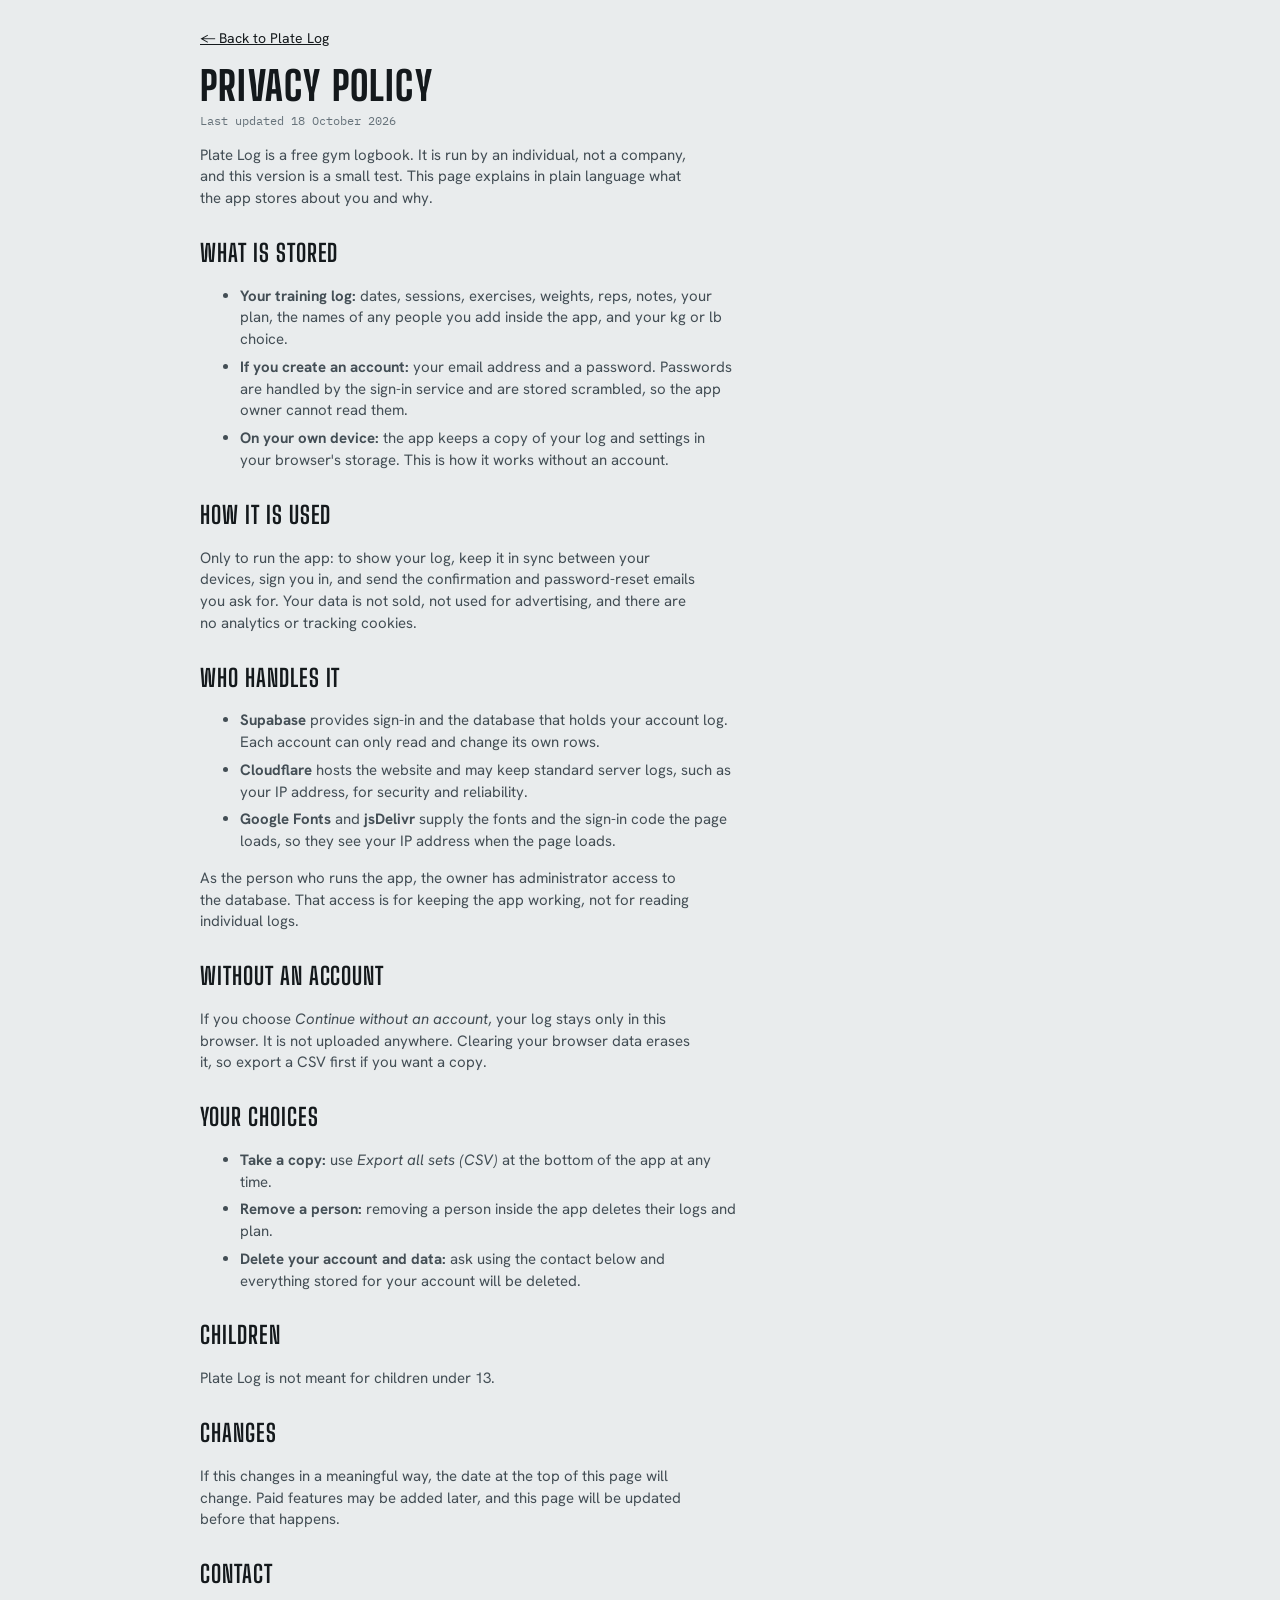
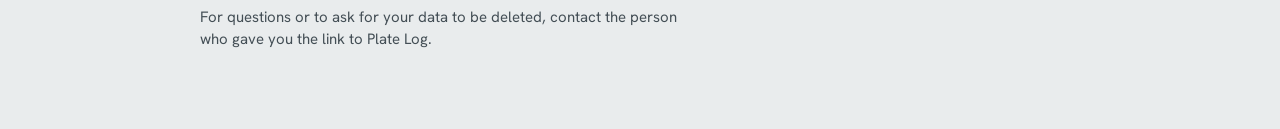
==== site/privacy.html @ ede9a2f8 "Add kg/lb unit switch, top-right account menu, phone stacking, Guide tab and privacy page Co-Authore" ====
<!doctype html>
<html lang="en">
<head>
<meta charset="utf-8">
<meta name="viewport" content="width=device-width,initial-scale=1,viewport-fit=cover">
<title>Privacy policy · Plate Log</title>
<meta name="color-scheme" content="light dark">
<meta name="theme-color" content="#14191C">
<link rel="icon" href="icon-192.png">
<link rel="preconnect" href="https://fonts.googleapis.com">
<link rel="preconnect" href="https://fonts.gstatic.com" crossorigin>
<link href="https://fonts.googleapis.com/css2?family=Big+Shoulders+Display:wght@700;800&family=Hanken+Grotesk:wght@400;500;600;700&family=IBM+Plex+Mono:wght@400;500&display=swap" rel="stylesheet">
<link rel="stylesheet" href="styles/base.css">
<style>
  .legal h1{font-size:40px}
  .legal h2{font-family:var(--f-display);font-weight:700;font-size:24px;letter-spacing:.04em;text-transform:uppercase;margin:26px 0 6px}
  .legal p,.legal li{color:var(--ink2);max-width:62ch}
  .legal li{margin:6px 0}
  .legal a{color:var(--ink);text-decoration:underline}
  .legal .back{display:inline-block;margin-bottom:18px;font-size:14px}
  .legal .upd{font-family:var(--f-mono);font-size:12px;color:var(--muted);margin:6px 0 0}
</style>
</head>
<body>
<main class="wrap legal">
  <a class="back" href="./">← Back to Plate Log</a>
  <h1>Privacy policy</h1>
  <p class="upd">Last updated 18 October 2026</p>

  <p>Plate Log is a free gym logbook. It is run by an individual, not a company, and this version is a small test. This page explains in plain language what the app stores about you and why.</p>

  <h2>What is stored</h2>
  <ul>
    <li><b>Your training log:</b> dates, sessions, exercises, weights, reps, notes, your plan, the names of any people you add inside the app, and your kg or lb choice.</li>
    <li><b>If you create an account:</b> your email address and a password. Passwords are handled by the sign-in service and are stored scrambled, so the app owner cannot read them.</li>
    <li><b>On your own device:</b> the app keeps a copy of your log and settings in your browser's storage. This is how it works without an account.</li>
  </ul>

  <h2>How it is used</h2>
  <p>Only to run the app: to show your log, keep it in sync between your devices, sign you in, and send the confirmation and password-reset emails you ask for. Your data is not sold, not used for advertising, and there are no analytics or tracking cookies.</p>

  <h2>Who handles it</h2>
  <ul>
    <li><b>Supabase</b> provides sign-in and the database that holds your account log. Each account can only read and change its own rows.</li>
    <li><b>Cloudflare</b> hosts the website and may keep standard server logs, such as your IP address, for security and reliability.</li>
    <li><b>Google Fonts</b> and <b>jsDelivr</b> supply the fonts and the sign-in code the page loads, so they see your IP address when the page loads.</li>
  </ul>
  <p>As the person who runs the app, the owner has administrator access to the database. That access is for keeping the app working, not for reading individual logs.</p>

  <h2>Without an account</h2>
  <p>If you choose <i>Continue without an account</i>, your log stays only in this browser. It is not uploaded anywhere. Clearing your browser data erases it, so export a CSV first if you want a copy.</p>

  <h2>Your choices</h2>
  <ul>
    <li><b>Take a copy:</b> use <i>Export all sets (CSV)</i> at the bottom of the app at any time.</li>
    <li><b>Remove a person:</b> removing a person inside the app deletes their logs and plan.</li>
    <li><b>Delete your account and data:</b> ask using the contact below and everything stored for your account will be deleted.</li>
  </ul>

  <h2>Children</h2>
  <p>Plate Log is not meant for children under 13.</p>

  <h2>Changes</h2>
  <p>If this changes in a meaningful way, the date at the top of this page will change. Paid features may be added later, and this page will be updated before that happens.</p>

  <h2>Contact</h2>
  <p id="contact">For questions or to ask for your data to be deleted, contact the person who gave you the link to Plate Log.</p>
</main>
<script src="config.js"></script>
<script>
(function(){
  var c=window.PLATELOG_CONFIG||{},m=String(c.CONTACT_EMAIL||'');
  if(/^[^\s@<>"']+@[^\s@<>"']+\.[^\s@<>"']+$/.test(m)){
    var p=document.getElementById('contact');
    p.textContent='For questions or to ask for your data to be deleted, email ';
    var a=document.createElement('a');a.href='mailto:'+m;a.textContent=m;p.appendChild(a);p.appendChild(document.createTextNode('.'));
  }
})();
</script>
</body>
</html>
---- site/styles/base.css ----
/* Plate Log: tokens, layout, header, tabs, shared controls. See docs/ARCHITECTURE.md for the file map. */
/* Layout: one column training logbook. Each split is identified by an Olympic plate colour
   (red 25, blue 20, yellow 15, green 10) and the same colours carry through every chart. */
:root{
  --bg:#E9ECED; --surface:#F7F8F8; --input:#FFFFFF;
  --ink:#14191C; --ink2:#434E55; --muted:#66727A;
  --line:#CFD5D8; --line2:#E0E4E6;
  --c-upperA:#D23B30; --c-lowerA:#2A5FC1; --c-upperB:#C98E00; --c-extra:#7C4DBA; --c-lowerB:#2F8F4E; --c-day6:#1B8A9C;
  --ok:#2F7D4B; --warn-bg:#FBF1D6; --warn-ink:#5A4300;
  --f-display:'Big Shoulders Display','Arial Narrow',Impact,sans-serif;
  --f-body:'Hanken Grotesk',system-ui,-apple-system,'Segoe UI',sans-serif;
  --f-mono:'IBM Plex Mono',ui-monospace,Menlo,Consolas,monospace;
}
@media (prefers-color-scheme: dark){
  :root:not([data-theme="light"]){
    --bg:#101417; --surface:#181E22; --input:#0E1316;
    --ink:#E8ECEE; --ink2:#B4BEC4; --muted:#8B969D;
    --line:#2D373D; --line2:#232C31;
    --c-upperA:#E0574B; --c-lowerA:#5A86E0; --c-upperB:#B98614; --c-extra:#9D74D6; --c-lowerB:#3FA962; --c-day6:#3AAFC2;
    --ok:#5CC17D; --warn-bg:#2B2410; --warn-ink:#EBCB7A;
    color-scheme:dark;
  }
}
:root[data-theme="dark"]{
  --bg:#101417; --surface:#181E22; --input:#0E1316;
  --ink:#E8ECEE; --ink2:#B4BEC4; --muted:#8B969D;
  --line:#2D373D; --line2:#232C31;
  --c-upperA:#E0574B; --c-lowerA:#5A86E0; --c-upperB:#B98614; --c-extra:#9D74D6; --c-lowerB:#3FA962; --c-day6:#3AAFC2;
  --ok:#5CC17D; --warn-bg:#2B2410; --warn-ink:#EBCB7A;
  color-scheme:dark;
}
*{box-sizing:border-box}
body{background:var(--bg);color:var(--ink);font-family:var(--f-body);font-size:15px;line-height:1.45;
  padding-left:max(16px,env(safe-area-inset-left,0px));padding-right:max(16px,env(safe-area-inset-right,0px));padding-block:20px 56px}
.wrap{max-width:880px;margin:0 auto}
button,input,select,textarea{font:inherit;color:inherit}
h1,h2,h3{margin:0;font-weight:700}
.muted{color:var(--muted)}
.mono{font-family:var(--f-mono)}
:focus-visible{outline:2px solid var(--ink);outline-offset:2px}

/* header */
.top{display:flex;align-items:center;justify-content:space-between;gap:12px;flex-wrap:wrap}
.brand{display:flex;align-items:center;gap:12px;min-width:0}
.brand svg{flex:none}
h1{font-family:var(--f-display);font-weight:800;font-size:44px;letter-spacing:.03em;text-transform:uppercase;line-height:1}
.sub{font-family:var(--f-mono);font-size:12px;color:var(--muted);margin-top:4px}
.status{font-family:var(--f-mono);font-size:12px;color:var(--muted);display:flex;align-items:center;gap:6px;white-space:nowrap}
.status i{width:8px;height:8px;border-radius:50%;background:var(--muted);display:inline-block}
.status.ok i{background:var(--ok)} .status.err i{background:var(--c-upperA)}

/* tabs */
.tabs{display:flex;gap:4px;margin-top:18px;border-bottom:1px solid var(--line);overflow-x:auto}
.tab{background:none;border:0;border-bottom:3px solid transparent;padding:10px 14px 8px;cursor:pointer;
  font-family:var(--f-display);font-weight:700;font-size:20px;letter-spacing:.06em;text-transform:uppercase;color:var(--muted);margin-bottom:-1px}
.tab[aria-selected="true"]{color:var(--ink);border-bottom-color:var(--ink)}
.panel{padding-top:18px}
@media (max-width:420px){.tabs{gap:2px}.tab{padding:10px 6px 8px;font-size:16px;letter-spacing:.03em}}

/* generic */
.card{background:var(--surface);border:1px solid var(--line);border-radius:4px}
.row{display:flex;gap:10px;align-items:center;flex-wrap:wrap}
.btn{background:var(--surface);border:1px solid var(--line);border-radius:4px;padding:8px 12px;cursor:pointer;font-weight:600;font-size:14px;min-height:38px}
.btn:hover{border-color:var(--ink2)}
.btn.primary{background:var(--ink);color:var(--bg);border-color:var(--ink)}
.btn.small{padding:4px 10px;min-height:32px;font-size:13px}
.btn.ghost{background:none}
.iconbtn{background:none;border:0;cursor:pointer;color:var(--muted);font-size:20px;line-height:1;padding:4px 8px;border-radius:4px}
.iconbtn:hover{color:var(--ink)}
.dot{display:inline-block;width:10px;height:10px;border-radius:50%;flex:none}
.eyebrow{font-family:var(--f-mono);font-size:11px;letter-spacing:.08em;text-transform:uppercase;color:var(--muted)}
.sechead{font-family:var(--f-display);font-weight:700;font-size:24px;letter-spacing:.04em;text-transform:uppercase}
input[type=number]::-webkit-inner-spin-button,input[type=number]::-webkit-outer-spin-button{-webkit-appearance:none;margin:0}
input[type=number]{-moz-appearance:textfield}
.field{background:var(--input);border:1px solid var(--line);border-radius:4px;padding:8px 10px;min-height:40px;width:100%}
.field:focus{border-color:var(--ink)}


.foot{display:flex;gap:10px;align-items:center;flex-wrap:wrap;margin-top:22px;font-size:13px;color:var(--muted)}
@media (prefers-reduced-motion:no-preference){.btn,.tab,.chip{transition:border-color .12s,background-color .12s}}

/* phones: keep the title and the top-right account button on one row */
@media (max-width:520px){
  .top{flex-wrap:nowrap;align-items:flex-start}
  .brand{flex:1;min-width:0}
  .brand>div{min-width:0}
  .brand svg{width:48px;height:26px}
  h1{font-size:36px;white-space:nowrap}
  .sub{white-space:nowrap;overflow:hidden;text-overflow:ellipsis}
}
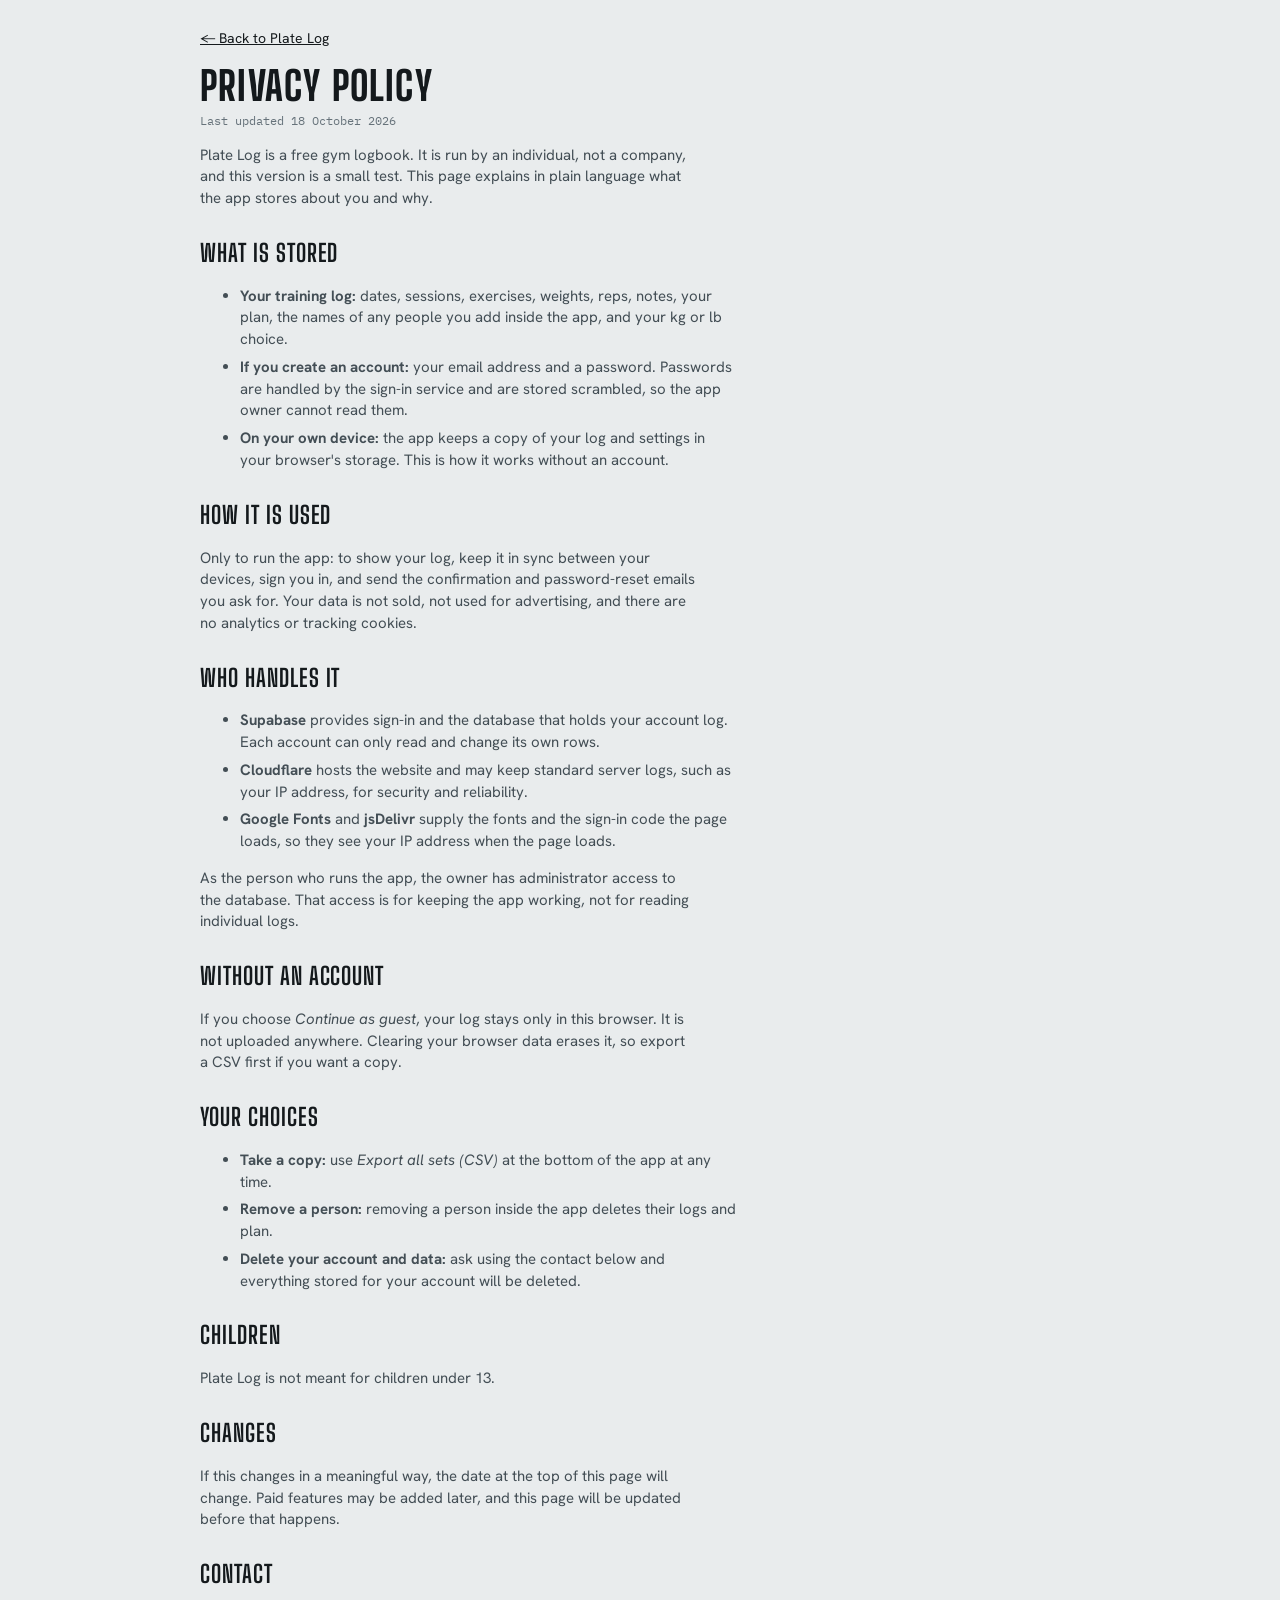
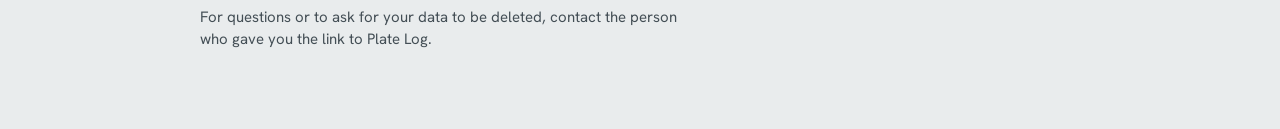
==== commit 5c2c3d94: "v1.5.1 guest-button: full-width Continue as guest on the sign-in screen Co-Authored-By: Claude Sonne" ====
--- a/site/privacy.html
+++ b/site/privacy.html
@@ -48,7 +48,7 @@
   <p>As the person who runs the app, the owner has administrator access to the database. That access is for keeping the app working, not for reading individual logs.</p>
 
   <h2>Without an account</h2>
-  <p>If you choose <i>Continue without an account</i>, your log stays only in this browser. It is not uploaded anywhere. Clearing your browser data erases it, so export a CSV first if you want a copy.</p>
+  <p>If you choose <i>Continue as guest</i>, your log stays only in this browser. It is not uploaded anywhere. Clearing your browser data erases it, so export a CSV first if you want a copy.</p>
 
   <h2>Your choices</h2>
   <ul>
--- a/site/styles/base.css
+++ b/site/styles/base.css
@@ -7,6 +7,7 @@
   --line:#CFD5D8; --line2:#E0E4E6;
   --c-upperA:#D23B30; --c-lowerA:#2A5FC1; --c-upperB:#C98E00; --c-extra:#7C4DBA; --c-lowerB:#2F8F4E; --c-day6:#1B8A9C;
   --ok:#2F7D4B; --warn-bg:#FBF1D6; --warn-ink:#5A4300;
+  --accent:var(--ink); --on-accent:var(--bg);
   --f-display:'Big Shoulders Display','Arial Narrow',Impact,sans-serif;
   --f-body:'Hanken Grotesk',system-ui,-apple-system,'Segoe UI',sans-serif;
   --f-mono:'IBM Plex Mono',ui-monospace,Menlo,Consolas,monospace;
@@ -31,13 +32,13 @@
 }
 *{box-sizing:border-box}
 body{background:var(--bg);color:var(--ink);font-family:var(--f-body);font-size:15px;line-height:1.45;
-  padding-left:max(16px,env(safe-area-inset-left,0px));padding-right:max(16px,env(safe-area-inset-right,0px));padding-block:20px 56px}
+  padding-left:max(16px,env(safe-area-inset-left,0px));padding-right:max(16px,env(safe-area-inset-right,0px));padding-top:calc(20px + env(safe-area-inset-top,0px));padding-bottom:calc(56px + env(safe-area-inset-bottom,0px))}
 .wrap{max-width:880px;margin:0 auto}
 button,input,select,textarea{font:inherit;color:inherit}
 h1,h2,h3{margin:0;font-weight:700}
 .muted{color:var(--muted)}
 .mono{font-family:var(--f-mono)}
-:focus-visible{outline:2px solid var(--ink);outline-offset:2px}
+:focus-visible{outline:2px solid var(--accent);outline-offset:2px}
 
 /* header */
 .top{display:flex;align-items:center;justify-content:space-between;gap:12px;flex-wrap:wrap}
@@ -53,7 +54,7 @@
 .tabs{display:flex;gap:4px;margin-top:18px;border-bottom:1px solid var(--line);overflow-x:auto}
 .tab{background:none;border:0;border-bottom:3px solid transparent;padding:10px 14px 8px;cursor:pointer;
   font-family:var(--f-display);font-weight:700;font-size:20px;letter-spacing:.06em;text-transform:uppercase;color:var(--muted);margin-bottom:-1px}
-.tab[aria-selected="true"]{color:var(--ink);border-bottom-color:var(--ink)}
+.tab[aria-selected="true"]{color:var(--ink);border-bottom-color:var(--accent)}
 .panel{padding-top:18px}
 @media (max-width:420px){.tabs{gap:2px}.tab{padding:10px 6px 8px;font-size:16px;letter-spacing:.03em}}
 
@@ -62,7 +63,7 @@
 .row{display:flex;gap:10px;align-items:center;flex-wrap:wrap}
 .btn{background:var(--surface);border:1px solid var(--line);border-radius:4px;padding:8px 12px;cursor:pointer;font-weight:600;font-size:14px;min-height:38px}
 .btn:hover{border-color:var(--ink2)}
-.btn.primary{background:var(--ink);color:var(--bg);border-color:var(--ink)}
+.btn.primary{background:var(--accent);color:var(--on-accent);border-color:var(--accent)}
 .btn.small{padding:4px 10px;min-height:32px;font-size:13px}
 .btn.ghost{background:none}
 .iconbtn{background:none;border:0;cursor:pointer;color:var(--muted);font-size:20px;line-height:1;padding:4px 8px;border-radius:4px}
@@ -73,7 +74,7 @@
 input[type=number]::-webkit-inner-spin-button,input[type=number]::-webkit-outer-spin-button{-webkit-appearance:none;margin:0}
 input[type=number]{-moz-appearance:textfield}
 .field{background:var(--input);border:1px solid var(--line);border-radius:4px;padding:8px 10px;min-height:40px;width:100%}
-.field:focus{border-color:var(--ink)}
+.field:focus{border-color:var(--accent)}
 
 
 .foot{display:flex;gap:10px;align-items:center;flex-wrap:wrap;margin-top:22px;font-size:13px;color:var(--muted)}
